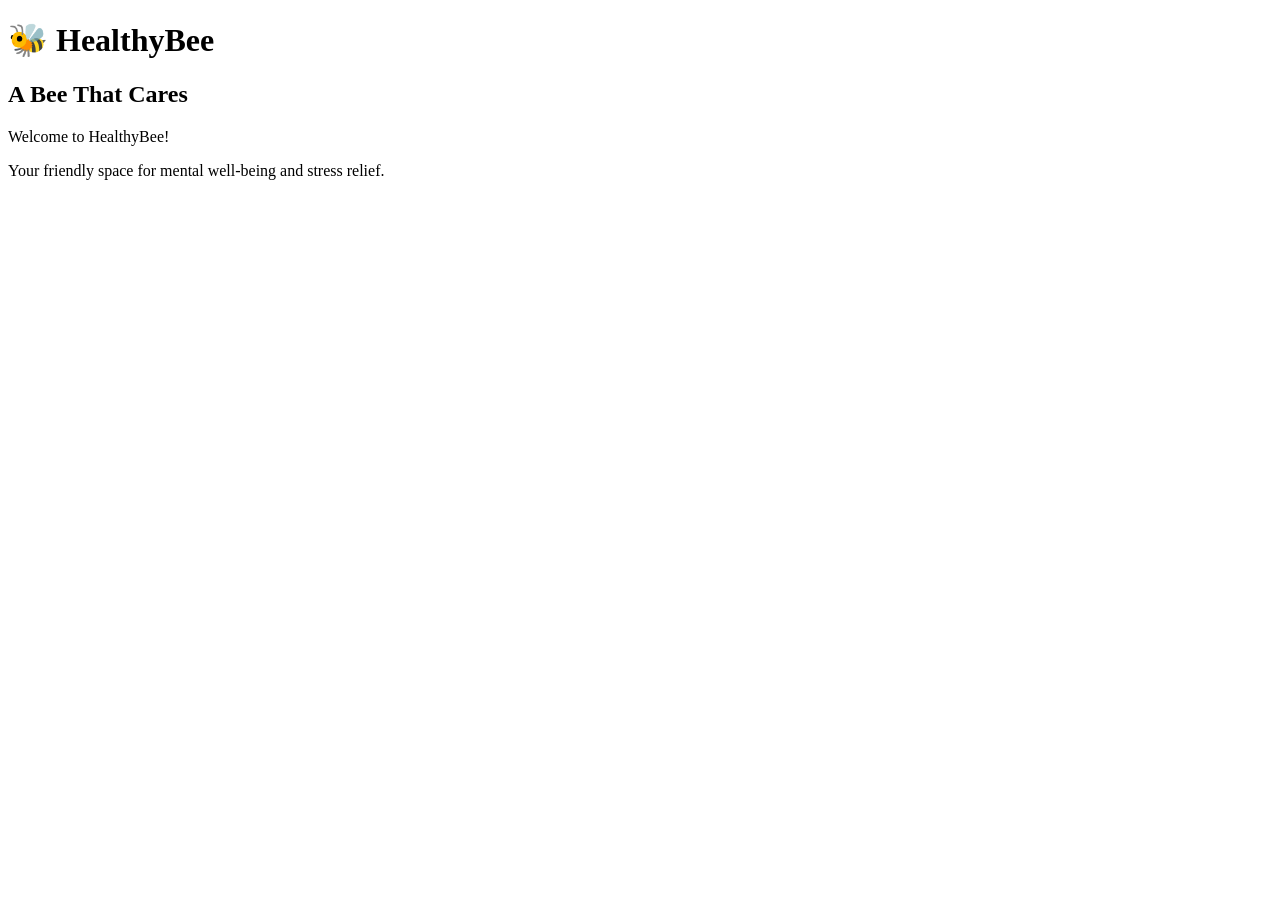
==== index.html @ 244df4de ""Git, I want this change included in my next save point."" ====
<!DOCTYPE html>
<html>
<head>
    <title>HealthyBee</title>
</head>

<body>

    <h1>🐝 HealthyBee</h1>

    <h2>A Bee That Cares</h2>

    <p>Welcome to HealthyBee!</p>

    <p>Your friendly space for mental well-being and stress relief.</p>

</body>
</html>
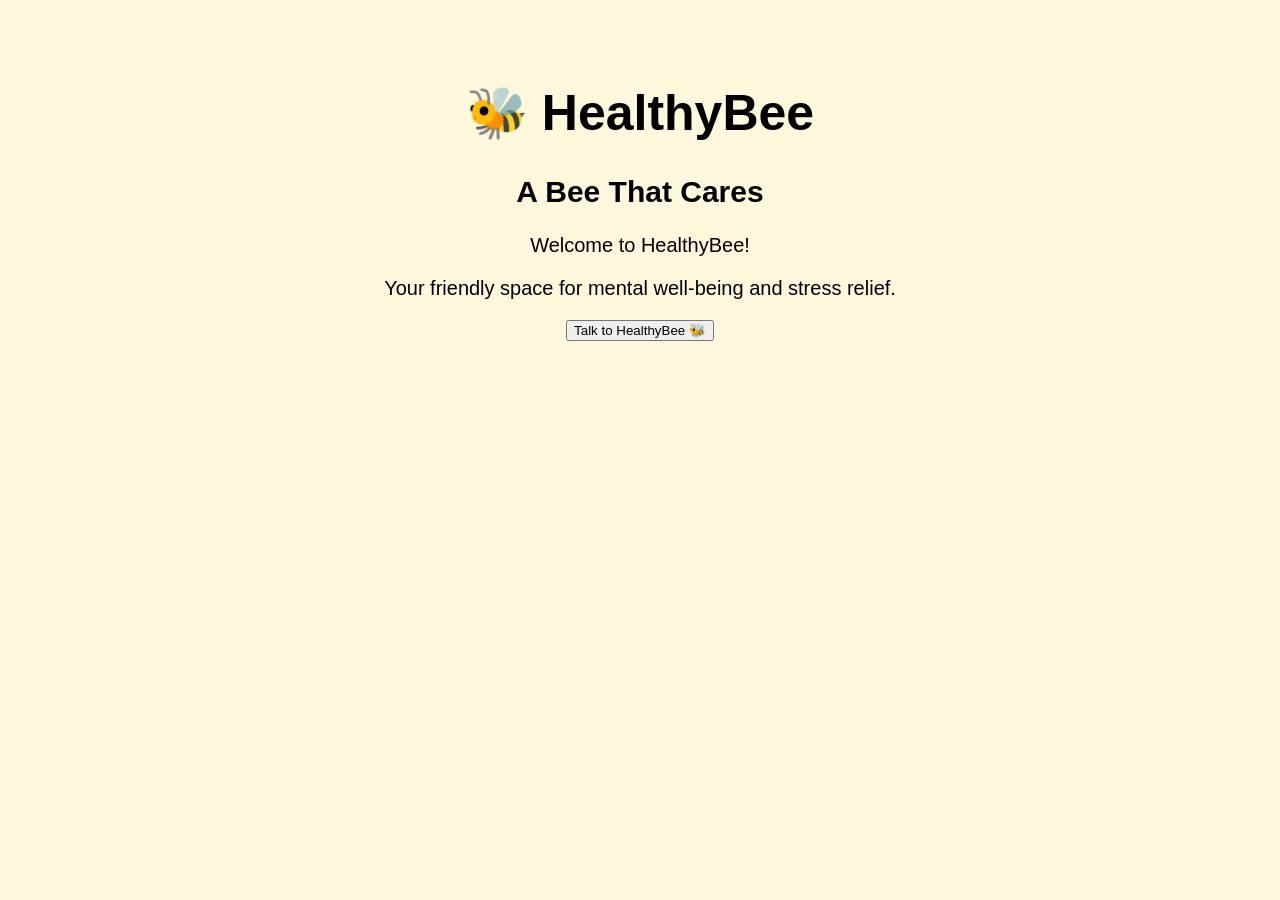
==== commit a51d3c5e: "Add HealthyBee styling and interaction" ====
--- a/index.html
+++ b/index.html
@@ -2,6 +2,8 @@
 <html>
 <head>
     <title>HealthyBee</title>
+
+    <link rel="stylesheet" href="style.css">
 </head>
 
 <body>
@@ -13,6 +15,7 @@
     <p>Welcome to HealthyBee!</p>
 
     <p>Your friendly space for mental well-being and stress relief.</p>
-
+    <button id="talkButton">Talk to HealthyBee 🐝</button>
+<script src="script.js"></script>
 </body>
 </html>
--- a/style.css
+++ b/style.css
@@ -0,0 +1,19 @@
+body {
+    font-family: Arial, sans-serif;
+    text-align: center;
+    background-color: #fff8dc;
+    margin: 0;
+    padding: 50px;
+}
+
+h1 {
+    font-size: 50px;
+}
+
+h2 {
+    font-size: 30px;
+}
+
+p {
+    font-size: 20px;
+}
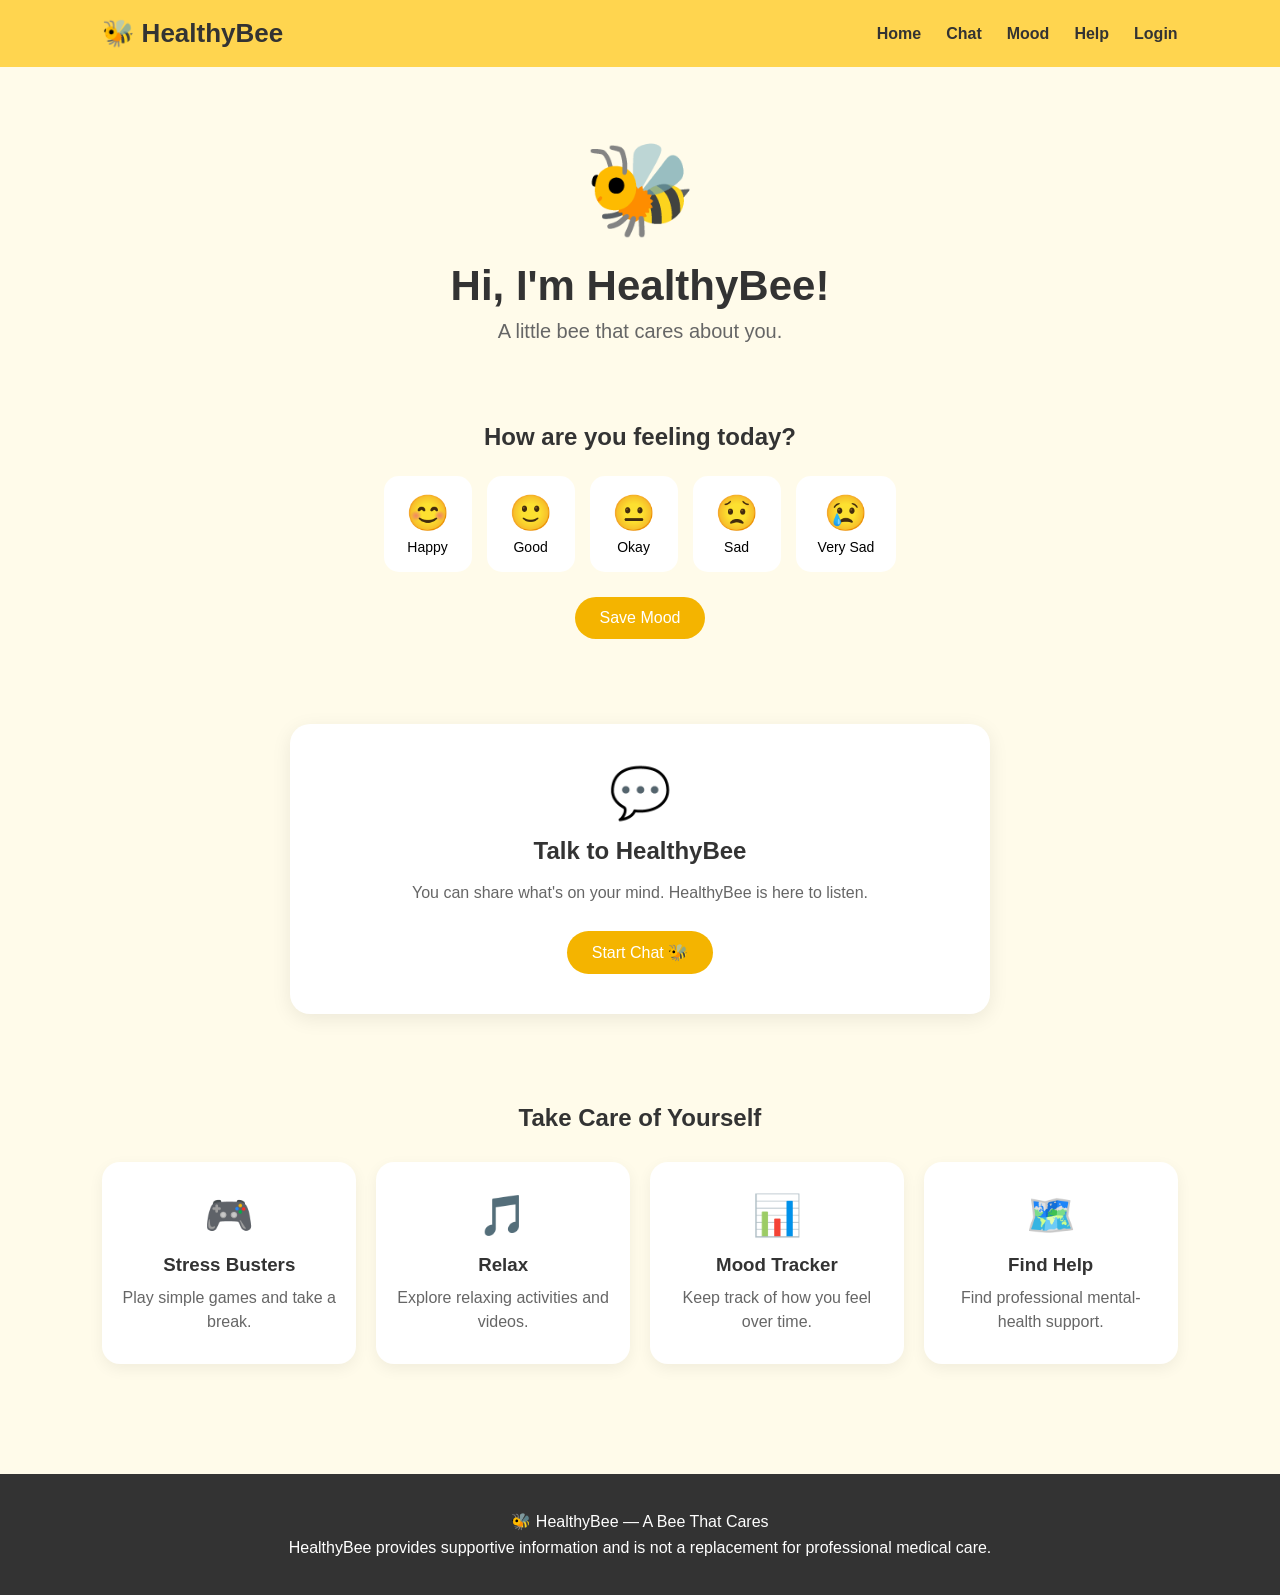
==== commit 3e8de246: "Build HealthyBee homepage and mood selection" ====
--- a/index.html
+++ b/index.html
@@ -1,21 +1,178 @@
 <!DOCTYPE html>
-<html>
+<html lang="en">
+
 <head>
-    <title>HealthyBee</title>
+    <meta charset="UTF-8">
+
+    <meta name="viewport" content="width=device-width, initial-scale=1.0">
+
+    <title>HealthyBee - A Bee That Cares</title>
 
     <link rel="stylesheet" href="style.css">
 </head>
 
 <body>
 
-    <h1>🐝 HealthyBee</h1>
+    <!-- Navigation Bar -->
 
-    <h2>A Bee That Cares</h2>
+    <nav class="navbar">
 
-    <p>Welcome to HealthyBee!</p>
+        <div class="logo">
+            🐝 HealthyBee
+        </div>
 
-    <p>Your friendly space for mental well-being and stress relief.</p>
-    <button id="talkButton">Talk to HealthyBee 🐝</button>
-<script src="script.js"></script>
+        <div class="nav-links">
+            <a href="#">Home</a>
+            <a href="#">Chat</a>
+            <a href="#">Mood</a>
+            <a href="#">Help</a>
+            <a href="#">Login</a>
+        </div>
+
+    </nav>
+
+
+    <!-- Main Hero Section -->
+
+    <main>
+
+        <section class="hero">
+
+            <div class="bee">
+                🐝
+            </div>
+
+            <h1>Hi, I'm HealthyBee!</h1>
+
+            <p class="tagline">
+                A little bee that cares about you.
+            </p>
+
+        </section>
+
+
+        <!-- Mood Section -->
+
+        <section class="mood-section">
+
+            <h2>How are you feeling today?</h2>
+
+            <div class="mood-options">
+
+                <button class="mood-button" data-mood="Happy">
+                    😊
+                    <span>Happy</span>
+                </button>
+
+                <button class="mood-button" data-mood="Good">
+                    🙂
+                    <span>Good</span>
+                </button>
+
+                <button class="mood-button" data-mood="Okay">
+                    😐
+                    <span>Okay</span>
+                </button>
+
+                <button class="mood-button" data-mood="Sad">
+                    😟
+                    <span>Sad</span>
+                </button>
+
+                <button class="mood-button" data-mood="Very Sad">
+                    😢
+                    <span>Very Sad</span>
+                </button>
+
+            </div>
+
+            <button id="saveMoodButton">
+                Save Mood
+            </button>
+
+            <p id="moodMessage"></p>
+
+        </section>
+
+
+        <!-- Chat Section -->
+
+        <section class="chat-card">
+
+            <div class="card-icon">
+                💬
+            </div>
+
+            <h2>Talk to HealthyBee</h2>
+
+            <p>
+                You can share what's on your mind.
+                HealthyBee is here to listen.
+            </p>
+
+            <button id="chatButton">
+                Start Chat 🐝
+            </button>
+
+        </section>
+
+
+        <!-- Feature Section -->
+
+        <section class="features">
+
+            <h2>Take Care of Yourself</h2>
+
+            <div class="feature-container">
+
+                <div class="feature-card">
+                    <div>🎮</div>
+                    <h3>Stress Busters</h3>
+                    <p>Play simple games and take a break.</p>
+                </div>
+
+                <div class="feature-card">
+                    <div>🎵</div>
+                    <h3>Relax</h3>
+                    <p>Explore relaxing activities and videos.</p>
+                </div>
+
+                <div class="feature-card">
+                    <div>📊</div>
+                    <h3>Mood Tracker</h3>
+                    <p>Keep track of how you feel over time.</p>
+                </div>
+
+                <div class="feature-card">
+                    <div>🗺️</div>
+                    <h3>Find Help</h3>
+                    <p>Find professional mental-health support.</p>
+                </div>
+
+            </div>
+
+        </section>
+
+    </main>
+
+
+    <!-- Footer -->
+
+    <footer>
+
+        <p>
+            🐝 HealthyBee — A Bee That Cares
+        </p>
+
+        <p>
+            HealthyBee provides supportive information and is not a replacement for professional medical care.
+        </p>
+
+    </footer>
+
+
+    <script src="script.js"></script>
+
 </body>
+
 </html>
--- a/style.css
+++ b/style.css
@@ -1,19 +1,250 @@
+* {
+    box-sizing: border-box;
+    margin: 0;
+    padding: 0;
+}
+
 body {
     font-family: Arial, sans-serif;
-    text-align: center;
-    background-color: #fff8dc;
-    margin: 0;
-    padding: 50px;
-}
-
-h1 {
+    background-color: #fffbea;
+    color: #333;
+}
+
+
+/* Navigation */
+
+.navbar {
+    display: flex;
+    justify-content: space-between;
+    align-items: center;
+
+    padding: 18px 8%;
+
+    background-color: #ffd54f;
+}
+
+.logo {
+    font-size: 26px;
+    font-weight: bold;
+}
+
+.nav-links {
+    display: flex;
+    gap: 25px;
+}
+
+.nav-links a {
+    text-decoration: none;
+    color: #333;
+    font-weight: bold;
+}
+
+
+/* Hero */
+
+.hero {
+    text-align: center;
+    padding: 70px 20px 40px;
+}
+
+.bee {
+    font-size: 90px;
+}
+
+.hero h1 {
+    font-size: 42px;
+    margin-top: 20px;
+}
+
+.tagline {
+    font-size: 20px;
+    margin-top: 10px;
+    color: #666;
+}
+
+
+/* Mood */
+
+.mood-section {
+    text-align: center;
+    padding: 40px 20px;
+}
+
+.mood-section h2 {
+    margin-bottom: 25px;
+}
+
+.mood-options {
+    display: flex;
+    justify-content: center;
+    gap: 15px;
+    flex-wrap: wrap;
+}
+
+.mood-button {
+    border: 2px solid transparent;
+    background-color: white;
+
+    border-radius: 15px;
+
+    padding: 15px 20px;
+
+    cursor: pointer;
+
+    font-size: 35px;
+
+    transition: 0.2s;
+}
+
+.mood-button span {
+    display: block;
+    font-size: 14px;
+    margin-top: 5px;
+}
+
+.mood-button:hover {
+    transform: translateY(-4px);
+}
+
+.mood-button.selected {
+    border-color: #f0b400;
+}
+
+#saveMoodButton,
+#chatButton {
+    margin-top: 25px;
+
+    padding: 12px 25px;
+
+    border: none;
+
+    border-radius: 25px;
+
+    background-color: #f4b400;
+
+    color: white;
+
+    font-size: 16px;
+
+    cursor: pointer;
+}
+
+#moodMessage {
+    margin-top: 15px;
+    font-weight: bold;
+}
+
+
+/* Chat Card */
+
+.chat-card {
+    max-width: 700px;
+
+    margin: 30px auto;
+
+    padding: 40px;
+
+    text-align: center;
+
+    background-color: white;
+
+    border-radius: 20px;
+
+    box-shadow: 0 5px 20px rgba(0, 0, 0, 0.08);
+}
+
+.card-icon {
     font-size: 50px;
 }
 
-h2 {
-    font-size: 30px;
-}
-
-p {
-    font-size: 20px;
+.chat-card h2 {
+    margin: 15px 0;
+}
+
+.chat-card p {
+    color: #666;
+    line-height: 1.6;
+}
+
+
+/* Features */
+
+.features {
+    padding: 60px 8%;
+
+    text-align: center;
+}
+
+.features h2 {
+    margin-bottom: 30px;
+}
+
+.feature-container {
+    display: grid;
+
+    grid-template-columns: repeat(4, 1fr);
+
+    gap: 20px;
+}
+
+.feature-card {
+    background-color: white;
+
+    padding: 30px 20px;
+
+    border-radius: 18px;
+
+    box-shadow: 0 5px 15px rgba(0, 0, 0, 0.06);
+}
+
+.feature-card div {
+    font-size: 40px;
+}
+
+.feature-card h3 {
+    margin: 15px 0 10px;
+}
+
+.feature-card p {
+    color: #666;
+    line-height: 1.5;
+}
+
+
+/* Footer */
+
+footer {
+    margin-top: 50px;
+
+    padding: 30px;
+
+    text-align: center;
+
+    background-color: #333;
+
+    color: white;
+}
+
+footer p {
+    margin: 8px;
+}
+
+
+/* Mobile */
+
+@media (max-width: 800px) {
+
+    .navbar {
+        flex-direction: column;
+        gap: 15px;
+    }
+
+    .feature-container {
+        grid-template-columns: 1fr;
+    }
+
+    .hero h1 {
+        font-size: 32px;
+    }
+
 }
